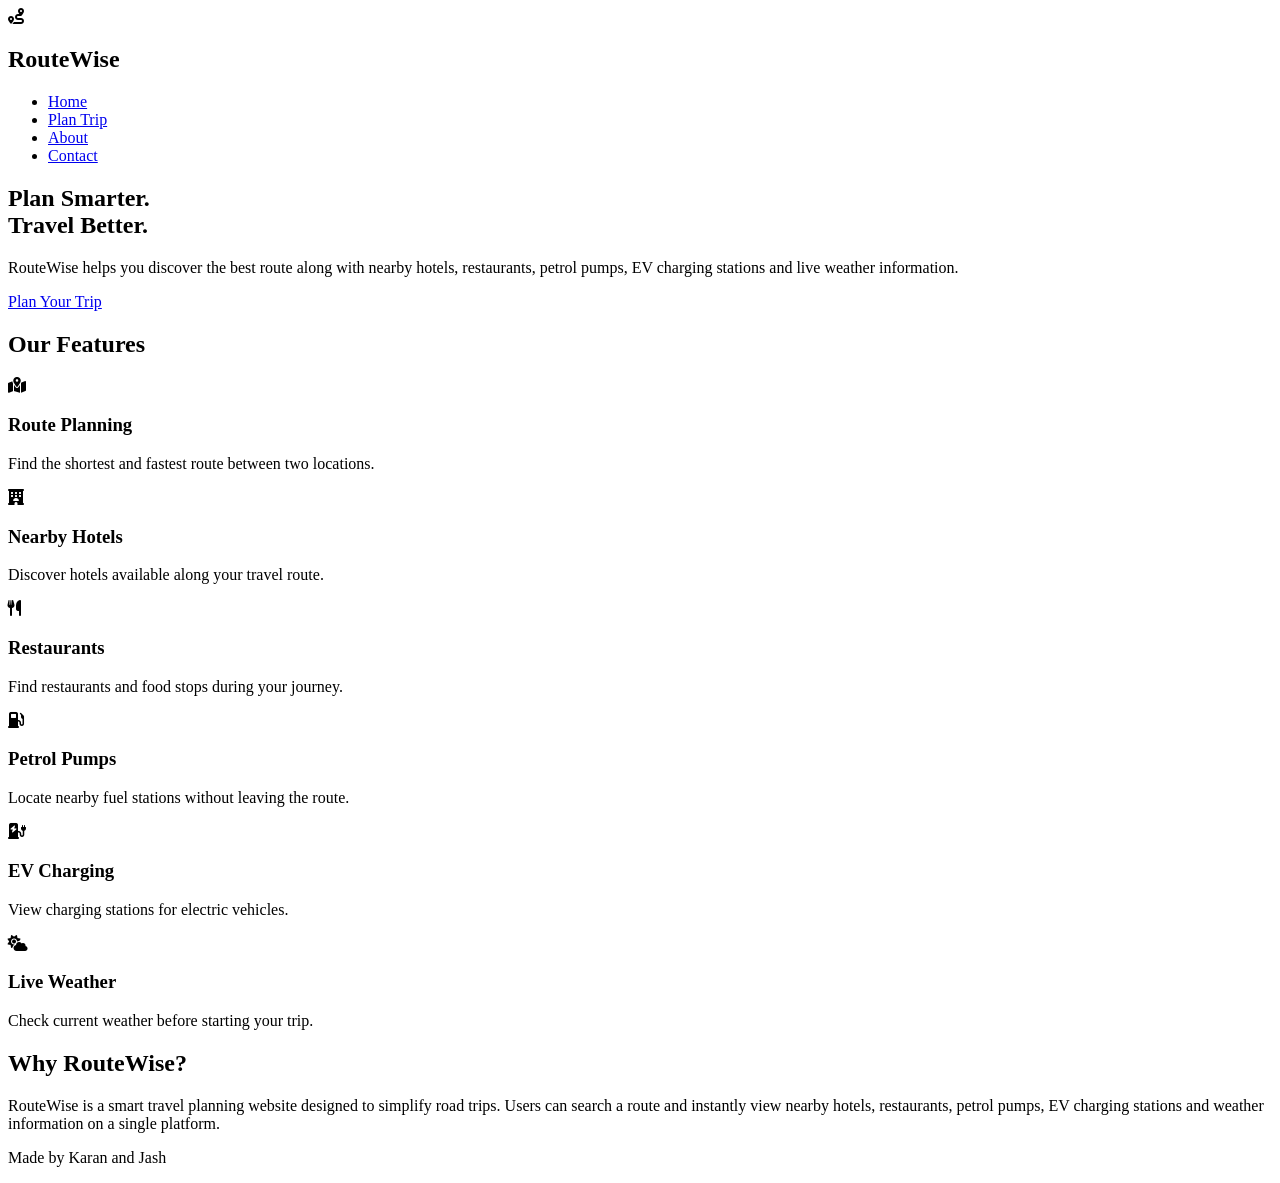
==== index.html @ 6db170d0 "Add files via upload" ====
<!DOCTYPE html>
<html lang="en">
<head>
    <meta charset="UTF-8">
    <meta http-equiv="refresh" content="0; url=home.html">
    <meta name="viewport" content="width=device-width, initial-scale=1.0">
    <title>RouteWise - Smart Trip Planner</title>
    <script>
        window.location.replace("home.html");
    </script>
<link rel="stylesheet" href="/index.css">
</head>
<body>
    <p>Redirecting to <a href="home.html">RouteWise Home</a>...</p>
<script type="module" src="/index.tsx"></script>
</body>
</html>
---- index.css ----
@import "tailwindcss";
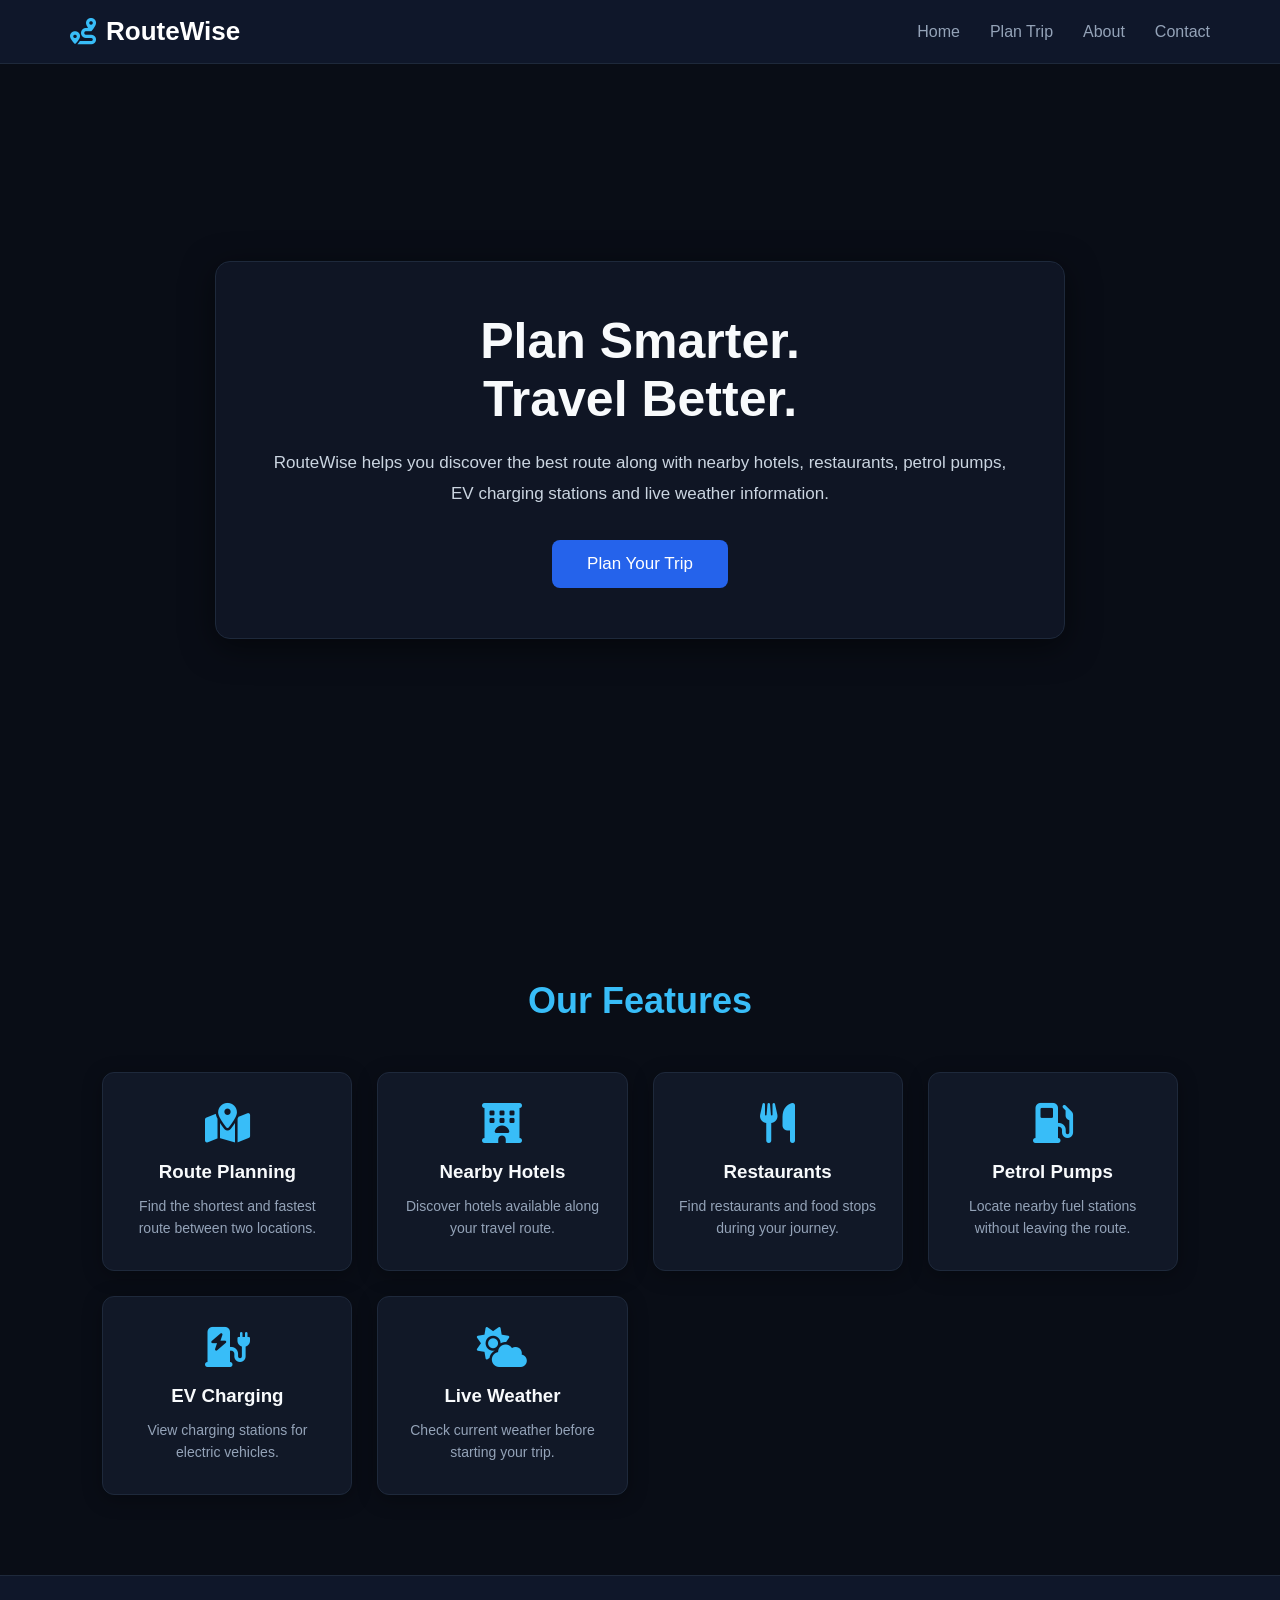
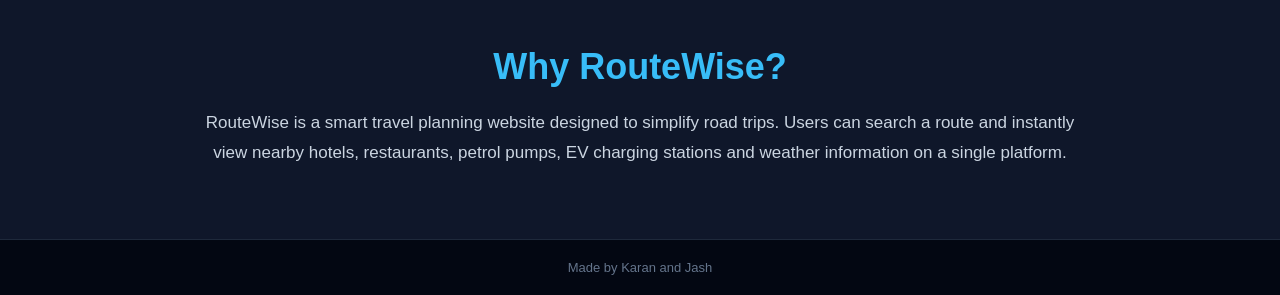
==== commit b61e77cd: "Update index.html" ====
--- a/index.html
+++ b/index.html
@@ -8,10 +8,9 @@
     <script>
         window.location.replace("home.html");
     </script>
-<link rel="stylesheet" href="/index.css">
+<link rel="stylesheet" href="index.css">
 </head>
 <body>
     <p>Redirecting to <a href="home.html">RouteWise Home</a>...</p>
-<script type="module" src="/index.tsx"></script>
 </body>
 </html>
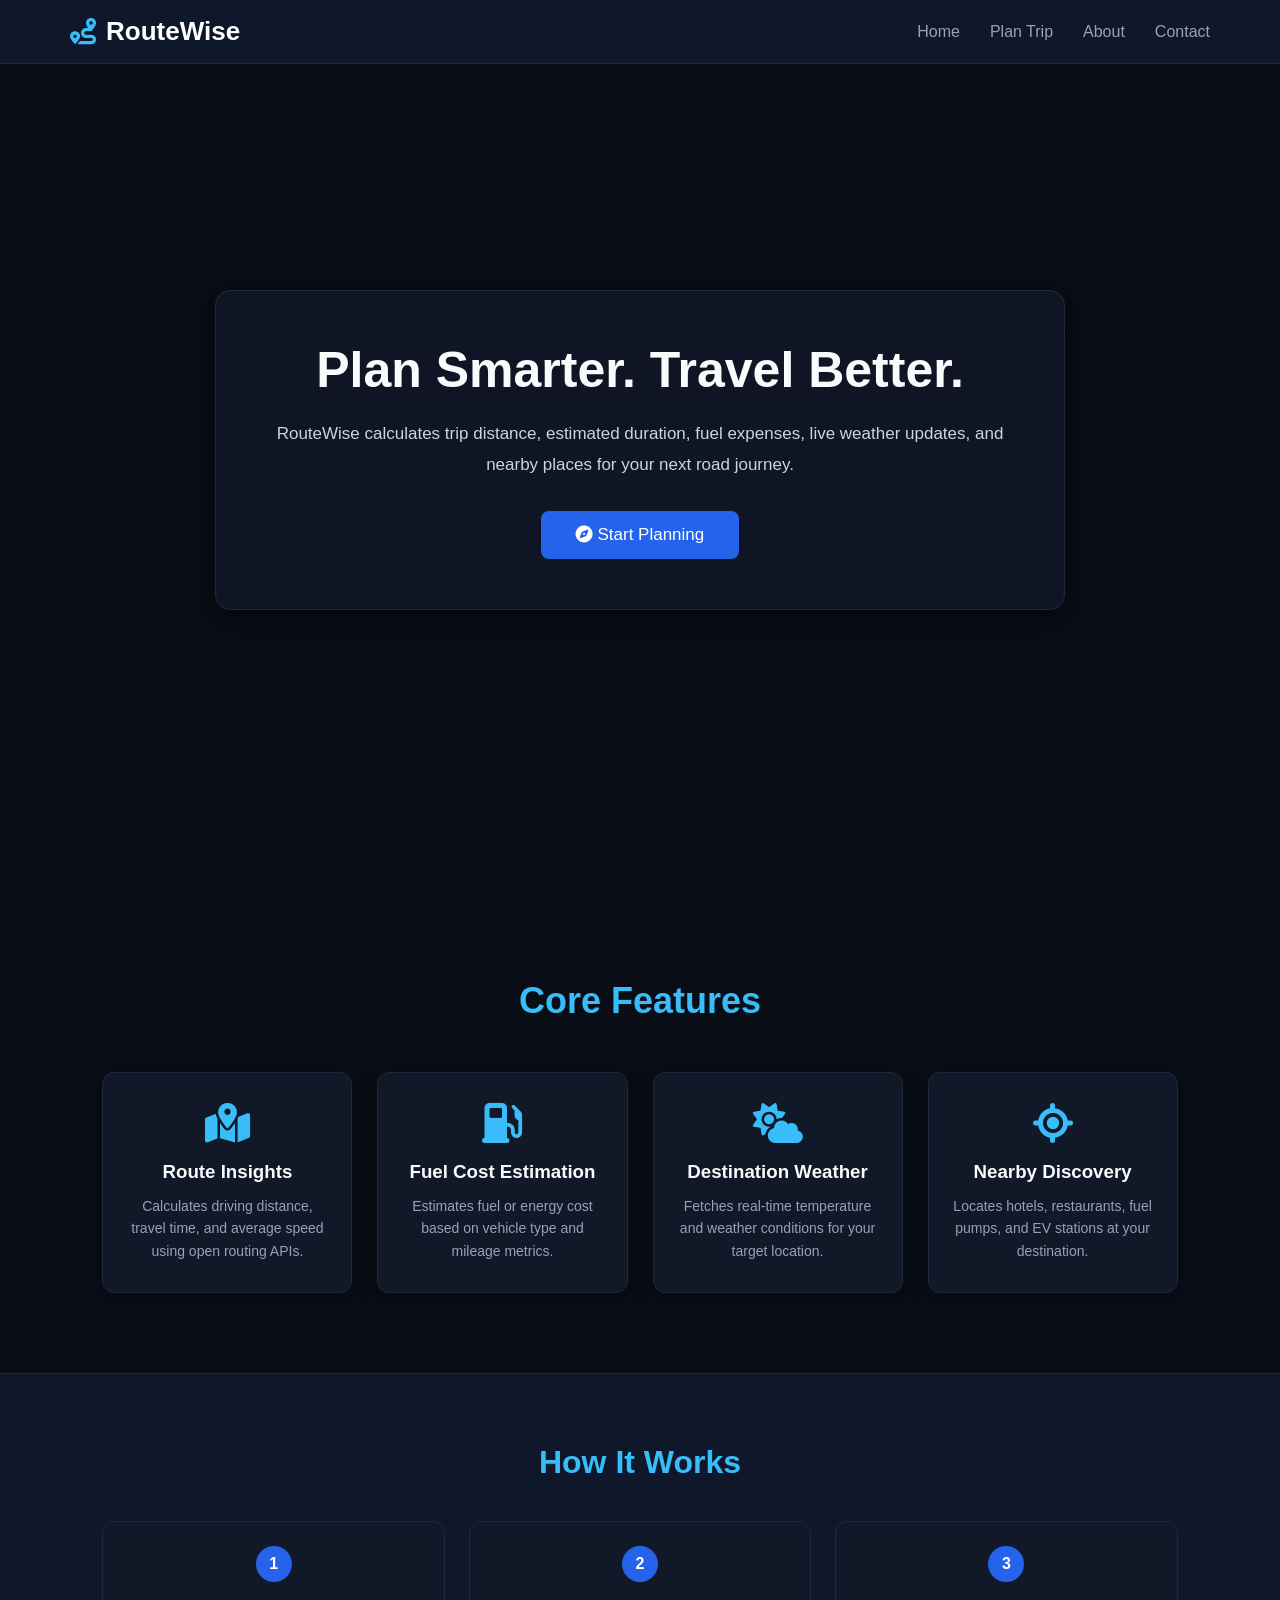
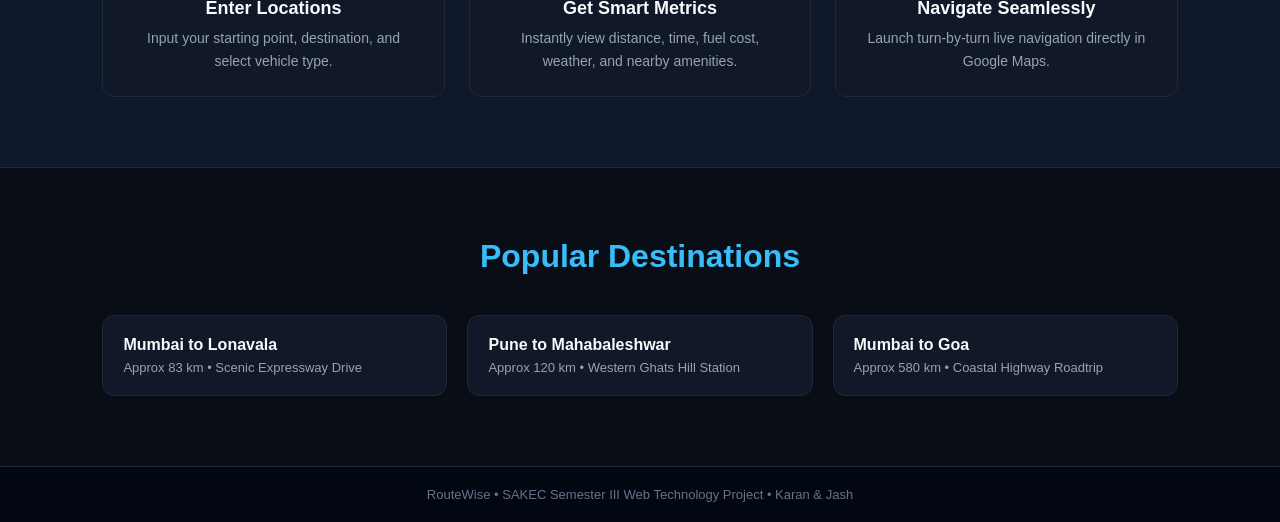
==== commit a8798dbc: "Update and rename home.html to index.html" ====
--- a/index.html
+++ b/index.html
@@ -1,16 +1,99 @@
 <!DOCTYPE html>
 <html lang="en">
 <head>
-    <meta charset="UTF-8">
-    <meta http-equiv="refresh" content="0; url=home.html">
-    <meta name="viewport" content="width=device-width, initial-scale=1.0">
-    <title>RouteWise - Smart Trip Planner</title>
-    <script>
-        window.location.replace("home.html");
-    </script>
-<link rel="stylesheet" href="index.css">
+<meta charset="UTF-8">
+<meta name="viewport" content="width=device-width, initial-scale=1.0">
+<title>RouteWise | Smart Road Trip Planner</title>
+<link rel="stylesheet" href="home.css">
+<link rel="stylesheet" href="https://cdnjs.cloudflare.com/ajax/libs/font-awesome/6.6.0/css/all.min.css">
 </head>
 <body>
-    <p>Redirecting to <a href="home.html">RouteWise Home</a>...</p>
+<header>
+<nav class="navbar">
+<div class="logo">
+<i class="fa-solid fa-route"></i>
+<h2>RouteWise</h2>
+</div>
+<ul>
+<li><a href="index.html" class="active">Home</a></li>
+<li><a href="planner.html">Plan Trip</a></li>
+<li><a href="about.html">About</a></li>
+<li><a href="contact.html">Contact</a></li>
+</ul>
+</nav>
+</header>
+<section class="hero">
+<div class="overlay">
+<h1>Plan Smarter. Travel Better.</h1>
+<p>RouteWise calculates trip distance, estimated duration, fuel expenses, live weather updates, and nearby places for your next road journey.</p>
+<a href="planner.html" class="btn"><i class="fa-solid fa-compass"></i> Start Planning</a>
+</div>
+</section>
+<section class="features">
+<h2>Core Features</h2>
+<div class="cards">
+<div class="card">
+<i class="fa-solid fa-map-location-dot"></i>
+<h3>Route Insights</h3>
+<p>Calculates driving distance, travel time, and average speed using open routing APIs.</p>
+</div>
+<div class="card">
+<i class="fa-solid fa-gas-pump"></i>
+<h3>Fuel Cost Estimation</h3>
+<p>Estimates fuel or energy cost based on vehicle type and mileage metrics.</p>
+</div>
+<div class="card">
+<i class="fa-solid fa-cloud-sun"></i>
+<h3>Destination Weather</h3>
+<p>Fetches real-time temperature and weather conditions for your target location.</p>
+</div>
+<div class="card">
+<i class="fa-solid fa-location-crosshairs"></i>
+<h3>Nearby Discovery</h3>
+<p>Locates hotels, restaurants, fuel pumps, and EV stations at your destination.</p>
+</div>
+</div>
+</section>
+<section class="how-it-works">
+<h2>How It Works</h2>
+<div class="steps">
+<div class="step">
+<div class="step-num">1</div>
+<h3>Enter Locations</h3>
+<p>Input your starting point, destination, and select vehicle type.</p>
+</div>
+<div class="step">
+<div class="step-num">2</div>
+<h3>Get Smart Metrics</h3>
+<p>Instantly view distance, time, fuel cost, weather, and nearby amenities.</p>
+</div>
+<div class="step">
+<div class="step-num">3</div>
+<h3>Navigate Seamlessly</h3>
+<p>Launch turn-by-turn live navigation directly in Google Maps.</p>
+</div>
+</div>
+</section>
+<section class="destinations">
+<h2>Popular Destinations</h2>
+<div class="dest-grid">
+<div class="dest-card">
+<h3>Mumbai to Lonavala</h3>
+<p>Approx 83 km &bull; Scenic Expressway Drive</p>
+</div>
+<div class="dest-card">
+<h3>Pune to Mahabaleshwar</h3>
+<p>Approx 120 km &bull; Western Ghats Hill Station</p>
+</div>
+<div class="dest-card">
+<h3>Mumbai to Goa</h3>
+<p>Approx 580 km &bull; Coastal Highway Roadtrip</p>
+</div>
+</div>
+</section>
+<footer>
+<p>RouteWise &bull; SAKEC Semester III Web Technology Project &bull; Karan & Jash</p>
+</footer>
+<script src="home.js"></script>
 </body>
 </html>
--- a/home.css
+++ b/home.css
@@ -0,0 +1,295 @@
+@import url('https://fonts.googleapis.com/css2?family=Poppins:wght@300;400;500;600;700&display=swap');
+
+* {
+    margin: 0;
+    padding: 0;
+    box-sizing: border-box;
+    font-family: 'Poppins', sans-serif;
+}
+
+body {
+    background: #090d16;
+    color: #f8fafc;
+}
+
+.navbar {
+    position: fixed;
+    top: 0;
+    left: 0;
+    width: 100%;
+    display: flex;
+    justify-content: space-between;
+    align-items: center;
+    padding: 16px 70px;
+    background: #0f172a;
+    border-bottom: 1px solid #1e293b;
+    color: #fff;
+    z-index: 1000;
+}
+
+.logo {
+    display: flex;
+    align-items: center;
+    gap: 10px;
+}
+
+.logo i {
+    font-size: 26px;
+    color: #38bdf8;
+}
+
+.logo h2 {
+    font-size: 26px;
+}
+
+.navbar ul {
+    display: flex;
+    gap: 30px;
+    list-style: none;
+}
+
+.navbar a {
+    color: #94a3b8;
+    text-decoration: none;
+    font-weight: 500;
+    transition: .3s;
+}
+
+.navbar a:hover {
+    color: #38bdf8;
+}
+
+.hero {
+    height: 100vh;
+    display: flex;
+    justify-content: center;
+    align-items: center;
+    background: linear-gradient(rgba(9, 13, 22, 0.75), rgba(9, 13, 22, 0.85)), url("https://images.unsplash.com/photo-1500530855697-b586d89ba3ee?auto=format&fit=crop&w=1600&q=80") center/cover;
+}
+
+.overlay {
+    width: 80%;
+    max-width: 850px;
+    padding: 50px;
+    text-align: center;
+    background: rgba(17, 24, 39, 0.85);
+    border: 1px solid #1e293b;
+    color: #fff;
+    border-radius: 15px;
+    box-shadow: 0 8px 32px rgba(0,0,0,0.5);
+    backdrop-filter: blur(8px);
+}
+
+.overlay h1 {
+    margin-bottom: 20px;
+    font-size: 50px;
+    color: #f8fafc;
+}
+
+.overlay p {
+    margin-bottom: 30px;
+    font-size: 17px;
+    line-height: 1.8;
+    color: #cbd5e1;
+}
+
+.btn {
+    display: inline-block;
+    padding: 14px 35px;
+    background: #2563eb;
+    color: #fff;
+    text-decoration: none;
+    font-size: 17px;
+    font-weight: 500;
+    border-radius: 8px;
+    transition: .3s;
+}
+
+.btn:hover {
+    background: #1d4ed8;
+    transform: translateY(-2px);
+}
+
+.features {
+    padding: 80px 8%;
+    text-align: center;
+    background: #090d16;
+}
+
+.features h2 {
+    margin-bottom: 50px;
+    font-size: 36px;
+    color: #38bdf8;
+}
+
+.cards {
+    display: grid;
+    grid-template-columns: repeat(auto-fit, minmax(250px, 1fr));
+    gap: 25px;
+}
+
+.card {
+    padding: 30px 20px;
+    background: #111827;
+    border: 1px solid #1e293b;
+    border-radius: 12px;
+    box-shadow: 0 4px 20px rgba(0,0,0,0.3);
+    transition: .3s;
+}
+
+.card:hover {
+    transform: translateY(-6px);
+    border-color: #38bdf8;
+}
+
+.card i {
+    margin-bottom: 18px;
+    font-size: 40px;
+    color: #38bdf8;
+}
+
+.card h3 {
+    margin-bottom: 12px;
+    color: #f8fafc;
+}
+
+.card p {
+    color: #94a3b8;
+    line-height: 1.6;
+    font-size: 14px;
+}
+
+.how-it-works {
+    padding: 70px 8%;
+    background: #0f172a;
+    border-top: 1px solid #1e293b;
+    text-align: center;
+}
+
+.how-it-works h2 {
+    margin-bottom: 40px;
+    font-size: 32px;
+    color: #38bdf8;
+}
+
+.steps {
+    display: grid;
+    grid-template-columns: repeat(auto-fit, minmax(240px, 1fr));
+    gap: 24px;
+}
+
+.step {
+    background: #111827;
+    border: 1px solid #1e293b;
+    border-radius: 12px;
+    padding: 24px;
+    text-align: center;
+    position: relative;
+}
+
+.step-num {
+    width: 36px;
+    height: 36px;
+    background: #2563eb;
+    color: #fff;
+    font-weight: 700;
+    border-radius: 50%;
+    display: flex;
+    align-items: center;
+    justify-content: center;
+    margin: 0 auto 16px;
+    font-size: 16px;
+}
+
+.step h3 {
+    font-size: 18px;
+    color: #f8fafc;
+    margin-bottom: 8px;
+}
+
+.step p {
+    font-size: 14px;
+    color: #94a3b8;
+    line-height: 1.6;
+}
+
+.destinations {
+    padding: 70px 8%;
+    background: #090d16;
+    border-top: 1px solid #1e293b;
+    text-align: center;
+}
+
+.destinations h2 {
+    margin-bottom: 40px;
+    font-size: 32px;
+    color: #38bdf8;
+}
+
+.dest-grid {
+    display: grid;
+    grid-template-columns: repeat(auto-fit, minmax(260px, 1fr));
+    gap: 20px;
+}
+
+.dest-card {
+    background: #111827;
+    border: 1px solid #1e293b;
+    border-radius: 12px;
+    padding: 20px;
+    cursor: pointer;
+    text-align: left;
+    transition: transform 0.2s, border-color 0.2s;
+}
+
+.dest-card:hover {
+    transform: translateY(-4px);
+    border-color: #38bdf8;
+}
+
+.dest-card h3 {
+    font-size: 16px;
+    color: #f8fafc;
+    margin-bottom: 6px;
+}
+
+.dest-card p {
+    font-size: 13px;
+    color: #94a3b8;
+}
+
+footer {
+    padding: 20px;
+    text-align: center;
+    background: #030712;
+    border-top: 1px solid #1e293b;
+    color: #64748b;
+    font-size: 13px;
+}
+
+@media(max-width:768px) {
+    .navbar {
+        flex-direction: column;
+        padding: 15px;
+    }
+
+    .navbar ul {
+        margin-top: 12px;
+        gap: 15px;
+        flex-wrap: wrap;
+        justify-content: center;
+    }
+
+    .overlay {
+        width: 90%;
+        padding: 30px;
+    }
+
+    .overlay h1 {
+        font-size: 32px;
+    }
+
+    .overlay p {
+        font-size: 15px;
+    }
+}
